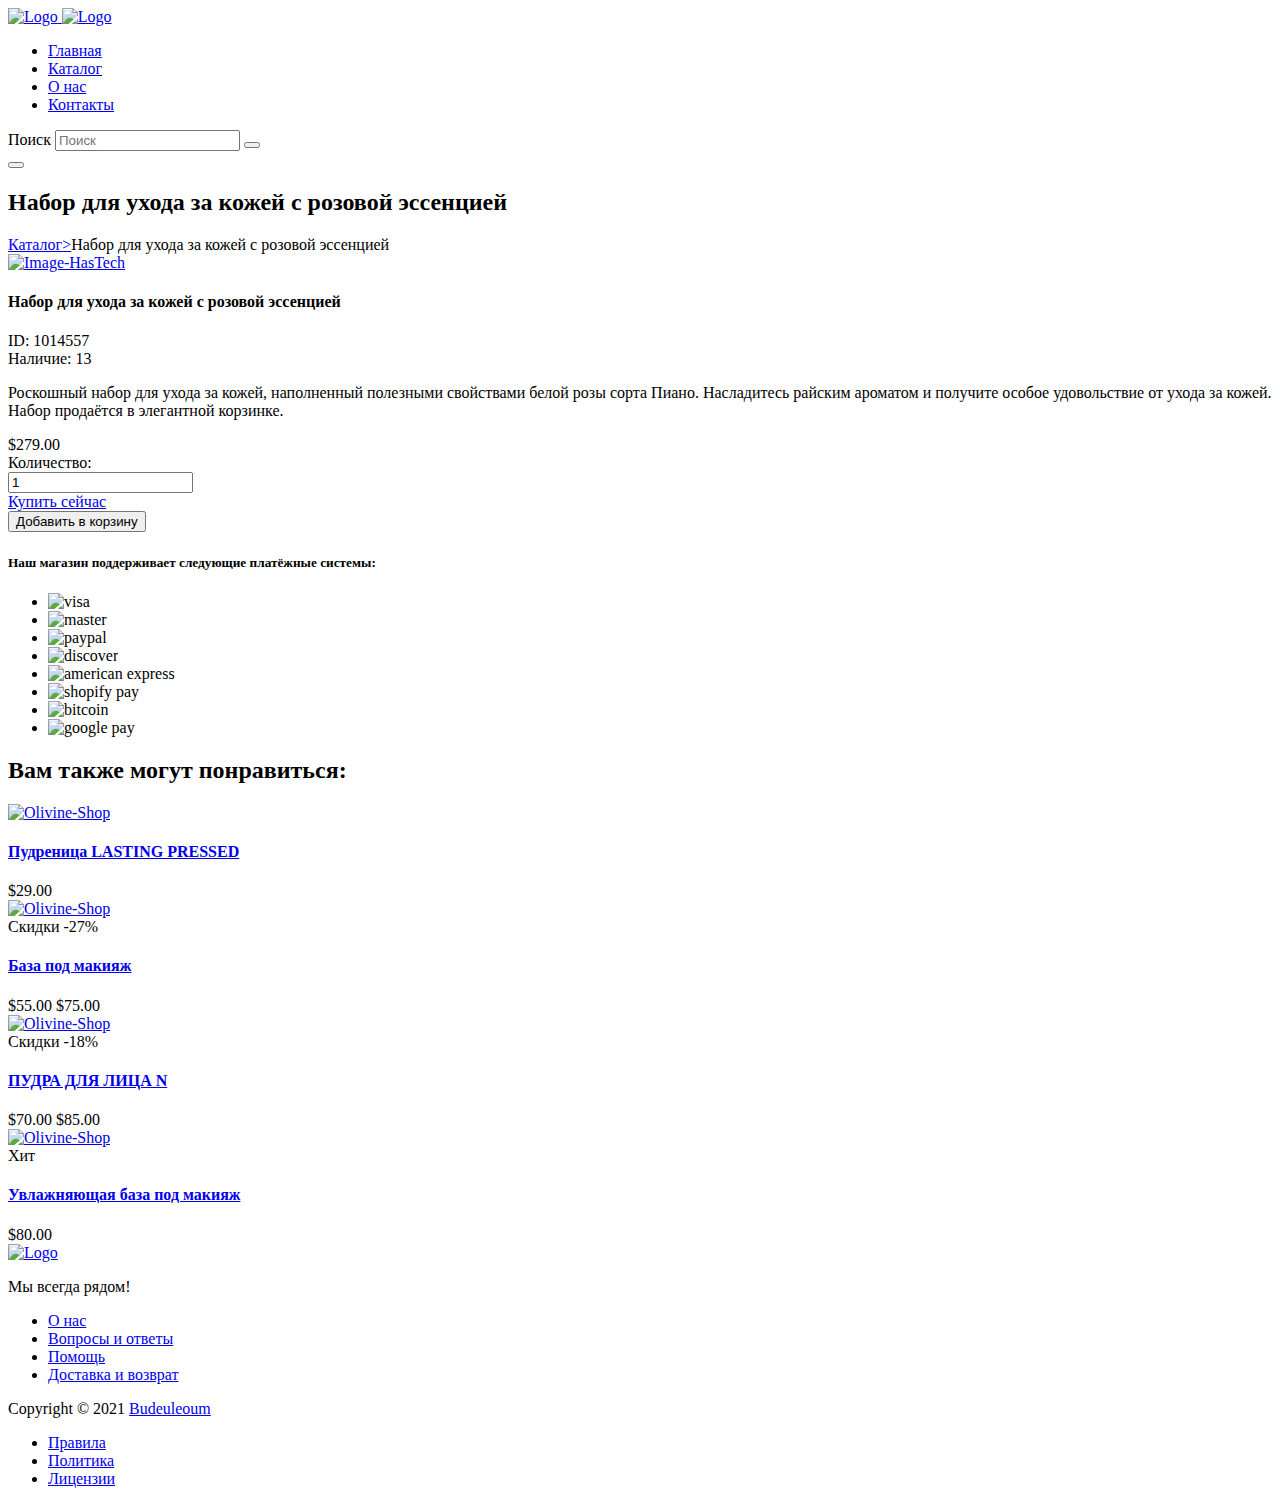
==== shop-single-product.html @ d97ce7b5 "Add files via upload" ====
<!DOCTYPE html>
<html lang="ru">

<head>
    <meta charset="utf-8">
    <meta http-equiv="X-UA-Compatible" content="IE=edge">
    <meta name="viewport" content="width=device-width, initial-scale=1.0" />

    <title>Products Single - Olivine - Responsive Beard Oil Bootstrap 5 HTML Template</title>

    <!--== Favicon ==-->
    <link rel="shortcut icon" href="assets/img/favicon.ico" type="image/x-icon" />

    <!--== Google Fonts ==-->
    <link href="https://fonts.googleapis.com/css?family=Poppins:300,300i,400,400i,500,600,700" rel="stylesheet">

    <!--== Bootstrap CSS ==-->
    <link href="assets/css/bootstrap.min.css" rel="stylesheet"/>
    <!--== Font-awesome Icons CSS ==-->
    <link href="assets/css/font-awesome.min.css" rel="stylesheet"/>
    <!--== Icofont Min Icons CSS ==-->
    <link href="assets/css/icofont.min.css" rel="stylesheet"/>
    <!--== Fontello CSS ==-->
    <link href="assets/css/fontello.css" rel="stylesheet"/>
    <!--== Shopify Social CSS ==-->
    <link href="assets/css/shopify-social.css" rel="stylesheet"/>
    <!--== Vandella CSS ==-->
    <link href="assets/css/font-vandella.css" rel="stylesheet"/>
    <!--== Animate CSS ==-->
    <link href="assets/css/animate.css" rel="stylesheet"/>
    <!--== Aos CSS ==-->
    <link href="assets/css/aos.css" rel="stylesheet"/>
    <!--== FancyBox CSS ==-->
    <link href="assets/css/jquery.fancybox.min.css" rel="stylesheet"/>
    <!--== Slicknav CSS ==-->
    <link href="assets/css/slicknav.css" rel="stylesheet"/>
    <!--== Swiper CSS ==-->
    <link href="assets/css/swiper.min.css" rel="stylesheet"/>
    <!--== Slick CSS ==-->
    <link href="assets/css/slick.css" rel="stylesheet"/>
    <!--== Main Style CSS ==-->
    <link href="assets/css/style.css" rel="stylesheet" />

</head>

<body>

<!--wrapper start-->
<div class="wrapper home-default-wrapper">

  <!--== Start Preloader Content ==-->
  <div class="preloader-wrap">
    <div class="preloader">
      <span class="dot"></span>
      <div class="dots">
        <span></span>
        <span></span>
        <span></span>
      </div>
    </div>
  </div>
  <!--== End Preloader Content ==-->

  <!--== Start Header Wrapper ==-->
  <header class="header-wrapper">
    <div class="header-area header-default sticky-header">
      <div class="container-fluid">
        <div class="row align-items-center">
          <div class="col-5 col-sm-3 col-md-3 col-lg-2">
            <div class="header-logo-area">
              <a href="index.html">
                <img class="logo-main" src="assets/img/logoasd.png" alt="Logo" />
                <img class="logo-light" src="assets/img/logoasd.png" alt="Logo" />
              </a>
            </div>
          </div>
          <div class="col-7 col-sm-9 col-md-9 col-lg-10">
            <div class="header-align">
              <div class="header-navigation-area">
                <ul class="main-menu nav justify-content-center">
                  <li class="has-submenu active"><a href="index.html">Главная</a></li>
                  <li class="has-submenu full-width"><a href="shop.html">Каталог</a></li>
                  <li><a href="#">О нас</a></li>
                  <li><a href="#">Контакты</a></li>
                </ul>
              </div>
              <div class="header-action-area">
                <div class="header-action-search header-search-rs">
                  <div class="btn-search-content">
                    <form action="#" method="post">
                      <div class="form-input-item">
                        <label for="search" class="sr-only">Поиск</label>
                        <input type="text" id="search" placeholder="Поиск">
                        <button type="submit" class="btn-src">
                          <i class="icofont-search-1"></i>
                        </button>
                      </div>
                    </form>
                  </div>
                </div>
                <div class="header-action-cart">
                  <a class="cart-icon" href="javascript:void(0);">
                    <i class="icofont-shopping-cart"></i>
                  </a>
                </div>
                <button class="btn-menu btn-menu-rs d-xl-none">
                  <span></span>
                  <span></span>
                  <span></span>
                </button>
              </div>
            </div>
          </div>
        </div>
      </div>
    </div>
  </header>
  <!--== End Header Wrapper ==-->
  
  <main class="main-content site-wrapper-reveal">
    <!--== Start Page Title Area ==-->
    <section class="page-title-area">
      <div class="container">
        <div class="row">
          <div class="col-lg-12">
            <div class="page-title-content">
              <h2 class="title">Набор для ухода за кожей с розовой эссенцией</h2>
              <div class="bread-crumbs"><a href="index.html">Каталог<span class="breadcrumb-sep">></span></a><span class="active">Набор для ухода за кожей с розовой эссенцией</span></div>
            </div>
          </div>
        </div>
      </div>
    </section>
    <!--== End Page Title Area ==-->

    <!--== Start Shop Area ==-->
    <section class="product-area shop-single-product">
      <div class="container">
        <div class="row">
          <div class="col-lg-6">
            <div class="single-product-thumb simple-product-thumb">
              <div class="zoom zoom-hover">
                <div class="thumb-item">
                  <a class="lightbox-image" data-fancybox="gallery" href="assets/img/shop/details/1.webp">
                    <img src="assets/img/shop/details/1.webp" alt="Image-HasTech">
                  </a>
                </div>
              </div>
            </div>
          </div>
          <div class="col-lg-6">
            <div class="single-product-info">
              <h4 class="title">Набор для ухода за кожей с розовой эссенцией</h4>
              <div class="product-ratting">
                <div class="product-sku">
                  ID: <span>1014557</span>
                </div>
                <div class="ratting-icons">
                  <i class="fa fa-star-o"></i>
                  <i class="fa fa-star-o"></i>
                  <i class="fa fa-star-o"></i>
                  <i class="fa fa-star-o"></i>
                  <i class="fa fa-star-o"></i>
                </div>
              </div>
              <div class="product-availability">
                  Наличие: <span>13</span>
              </div>
              <p class="product-desc">Роскошный набор для ухода за кожей, наполненный полезными свойствами белой розы сорта Пиано. Насладитесь райским ароматом и получите особое удовольствие от ухода за кожей. Набор продаётся в элегантной корзинке.</p>
              <div class="prices">
                <span class="price">$279.00</span>
              </div>
              <div class="quick-product-action">
                <div class="action-top">
                  <div class="pro-qty-area">
                    <span class="qty-title">Количество:</span>
                    <div class="pro-qty">
                      <input type="text" id="quantity" title="Quantity" value="1" />
                    </div>
                  </div>
                  <a class="btn-theme" href="shop-checkout.html">Купить сейчас</a>
                </div>
                <div class="action-bottom">
                  <button class="btn btn-black">Добавить в корзину</button>
                  <a class="btn-wishlist" href="#"><i class="icon-heart-empty"></i></a>
                  <a class="btn-wishlist" href="#"><i class="icon-compare"></i></a>
                </div>
              </div>
              <div class="payment-support">
                <h5>Наш магазин поддерживает следующие платёжные системы:</h5>
                <ul class="payment-items">
                  <li class="payment-item"><img src="assets/img/icons/visa.svg" height="35" alt="visa"></li>
                  <li class="payment-item"><img src="assets/img/icons/master.svg" height="35" alt="master"></li>
                  <li class="payment-item"><img src="assets/img/icons/paypal.svg" height="35" alt="paypal"></li>
                  <li class="payment-item"><img src="assets/img/icons/discover.svg" height="35" alt="discover"></li>
                  <li class="payment-item"><img src="assets/img/icons/american-express.svg" height="35" alt="american express"></li>
                  <li class="payment-item"><img src="assets/img/icons/pay.svg" height="35" alt="shopify pay"></li>
                  <li class="payment-item"><img src="assets/img/icons/bitcoin.svg" height="35" alt="bitcoin"></li>
                  <li class="payment-item"><img src="assets/img/icons/google.svg" height="35" alt="google pay"></li>
                </ul>
              </div>
            </div>
          </div>
        </div>
      </div>
    </section>
    <!--== End Shop Area ==-->


    <!--== Start Popular Products Area Wrapper ==-->
    <section class="product-area similar-product-area pt-0">
      <div class="container">
        <div class="row">
          <div class="col-lg-12 m-auto">
            <div class="section-title">
              <h2 class="title title-style2">Вам также могут понравиться:</h2>
            </div>
          </div>
        </div>
        <div class="row">
          <div class="col-12">
            <div class="swiper-container product4-slider-container">
              <div class="swiper-wrapper">
                <div class="swiper-slide">
                  <!-- Start Product Item -->
                  <div class="product-item">
                    <div class="product-thumb">
                      <a href="#">
                        <img src="assets/img/shop/16.jpg" alt="Olivine-Shop">
                      </a>
                    </div>
                    <div class="product-info">
                      <h4 class="title"><a href="#">Пудреница LASTING PRESSED</a></h4>
                      <div class="prices">
                        <span class="price">$29.00</span>
                      </div>
                    </div>
                  </div>
                  <!-- End Product Item -->
                </div>
                <div class="swiper-slide">
                  <!-- Start Product Item -->
                  <div class="product-item">
                    <div class="product-thumb">
                      <a href="#">
                        <img src="assets/img/shop/17.jpg" alt="Olivine-Shop">
                      </a>
                      <div class="ribbons">
                        <span class="ribbon ribbon-hot">Скидки</span>
                        <span class="ribbon ribbon-onsale align-right">-27%</span>
                      </div>
                      <div class="product-action">
                        <a class="action-cart" href="#/">
                          <i class="icofont-shopping-cart"></i>
                        </a>
                        <a class="action-quick-view" href="#/" title="Wishlist">
                          <i class="icon-zoom"></i>
                        </a>
                        <a class="action-compare" href="javascript:void(0);" title="Quick View">
                          <i class="icon-compare"></i>
                        </a>
                        <a class="action-wishlist" href="javascript:void(0);" title="Quick View">
                          <i class="icon-heart-empty"></i>
                        </a>
                      </div>
                    </div>
                    <div class="product-info">
                      <h4 class="title"><a href="#">База под макияж</a></h4>
                      <div class="prices">
                        <span class="price">$55.00</span>
                        <span class="price-old">$75.00</span>
                      </div>
                    </div>
                  </div>
                  <!-- End Product Item -->
                </div>
                <div class="swiper-slide">
                  <!-- Start Product Item -->
                  <div class="product-item">
                    <div class="product-thumb">
                      <a href="#">
                        <img src="assets/img/shop/18.jpg" alt="Olivine-Shop">
                      </a>
                      <div class="ribbons">
                        <span class="ribbon ribbon-hot">Скидки</span>
                        <span class="ribbon ribbon-onsale align-right">-18%</span>
                      </div>
                      <div class="product-action">
                        <a class="action-cart" href="#/">
                          <i class="icofont-shopping-cart"></i>
                        </a>
                        <a class="action-quick-view" href="#/" title="Wishlist">
                          <i class="icon-zoom"></i>
                        </a>
                        <a class="action-compare" href="javascript:void(0);" title="Quick View">
                          <i class="icon-compare"></i>
                        </a>
                        <a class="action-wishlist" href="javascript:void(0);" title="Quick View">
                          <i class="icon-heart-empty"></i>
                        </a>
                      </div>
                    </div>
                    <div class="product-info">
                      <h4 class="title"><a href="#">ПУДРА ДЛЯ ЛИЦА N</a></h4>
                      <div class="prices">
                        <span class="price">$70.00</span>
                        <span class="price-old">$85.00</span>
                      </div>
                    </div>
                  </div>
                  <!-- End Product Item -->
                </div>
                <div class="swiper-slide">
                  <!-- Start Product Item -->
                  <div class="product-item">
                    <div class="product-thumb">
                      <a href="#">
                        <img src="assets/img/shop/19.jpg" alt="Olivine-Shop">
                      </a>
                      <div class="ribbons">
                        <span class="ribbon ribbon-onsale align-right">Хит</span>
                      </div>
                      <div class="product-action">
                        <a class="action-cart" href="#/">
                          <i class="icofont-shopping-cart"></i>
                        </a>
                        <a class="action-quick-view" href="#/" title="Wishlist">
                          <i class="icon-zoom"></i>
                        </a>
                        <a class="action-compare" href="javascript:void(0);" title="Quick View">
                          <i class="icon-compare"></i>
                        </a>
                        <a class="action-wishlist" href="javascript:void(0);" title="Quick View">
                          <i class="icon-heart-empty"></i>
                        </a>
                      </div>
                    </div>
                    <div class="product-info">
                      <h4 class="title"><a href="#">Увлажняющая база под макияж</a></h4>
                      <div class="prices">
                        <span class="price">$80.00</span>
                      </div>
                    </div>
                  </div>
                  <!-- End Product Item -->
                </div>
              </div>
            </div>
          </div>
        </div>
      </div>
    </section>
    <!--== End Popular Products Area Wrapper ==-->
  </main>

  <!--== Start Footer Area Wrapper ==-->
  <footer class="footer-area">
    <div class="footer-main">
      <div class="container">
        <div class="row">
          <div class="col-lg-8 m-auto">
            <div class="widget-item text-center">
              <div class="widget-logo-area">
                <a href="index.html">
                  <img class="logo-main" src="assets/img/logoasd.png" alt="Logo" />
                </a>
              </div>
              <p>Мы всегда рядом!</p>
              <div class="social-widget">
                <a href="#"><i class="icon-social-twitter"></i></a>
                <a href="#"><i class="icon-social-pinterest"></i></a>
                <a href="#"><i class="icon-social-instagram"></i></a>
                <a href="#"><i class="icon-social-facebook-square"></i></a>
              </div>
              <div class="widget-menu-wrap">
                <ul class="nav-menu">
                  <li><a href="#">О нас</a></li>
                  <li><a href="#">Вопросы и ответы</a></li>
                  <li><a href="#">Помощь</a></li>
                  <li><a href="#">Доставка и возврат</a></li>
                </ul>
              </div>
            </div>
          </div>
        </div>
      </div>
    </div>
    <div class="footer-bottom">
      <div class="container">
        <div class="footer-bottom-content">
          <div class="row align-items-center">
            <div class="col-md-6">
              <div class="widget-copyright text-center">
                <p>Copyright © 2021 <a target="_blank" href="#">Budeuleoum</a></p>
              </div>
            </div>
            <div class="col-md-6">
              <div class="widget-bottom-menu-wrap">
                <ul class="nav-menu">
                  <li><a href="#">Правила</a></li>
                  <li><a href="#">Политика</a></li>
                  <li><a href="#">Лицензии</a></li>
                </ul>
              </div>
            </div>
          </div>
        </div>
      </div>
    </div>
  </footer>
  <!--== End Footer Area Wrapper ==-->
  
  <!--== Scroll Top Button ==-->
  <div class="scroll-to-top"><span class="fa fa-angle-double-up"></span></div>

</div>

<!--=======================Javascript============================-->

<!--=== Modernizr Min Js ===-->
<script src="assets/js/modernizr.js"></script>
<!--=== jQuery Min Js ===-->
<script src="assets/js/jquery-3.6.0.min.js"></script>
<!--=== jQuery Migration Min Js ===-->
<script src="assets/js/jquery-migrate.js"></script>
<!--=== Popper Min Js ===-->
<script src="assets/js/popper.min.js"></script>
<!--=== Bootstrap Min Js ===-->
<script src="assets/js/bootstrap.min.js"></script>
<!--=== jquery Appear Js ===-->
<script src="assets/js/jquery.appear.js"></script>
<!--=== jquery Swiper Min Js ===-->
<script src="assets/js/swiper.min.js"></script>
<!--=== jQuery Slick Min Js ===-->
<script src="assets/js/slick.min.js"></script>
<!--=== jquery Fancybox Min Js ===-->
<script src="assets/js/fancybox.min.js"></script>
<!--=== jquery Aos Min Js ===-->
<script src="assets/js/aos.min.js"></script>
<!--=== jquery Slicknav Js ===-->
<script src="assets/js/jquery.slicknav.js"></script>
<!--=== jquery Countdown Js ===-->
<script src="assets/js/jquery.countdown.min.js"></script>
<!--=== jquery Wow Min Js ===-->
<script src="assets/js/wow.min.js"></script>
<!--=== jQuery Zoom Min Js ===-->
<script src="assets/js/jquery-zoom.min.js"></script>

<!--=== Custom Js ===-->
<script src="assets/js/custom.js"></script>

</body>

</html>
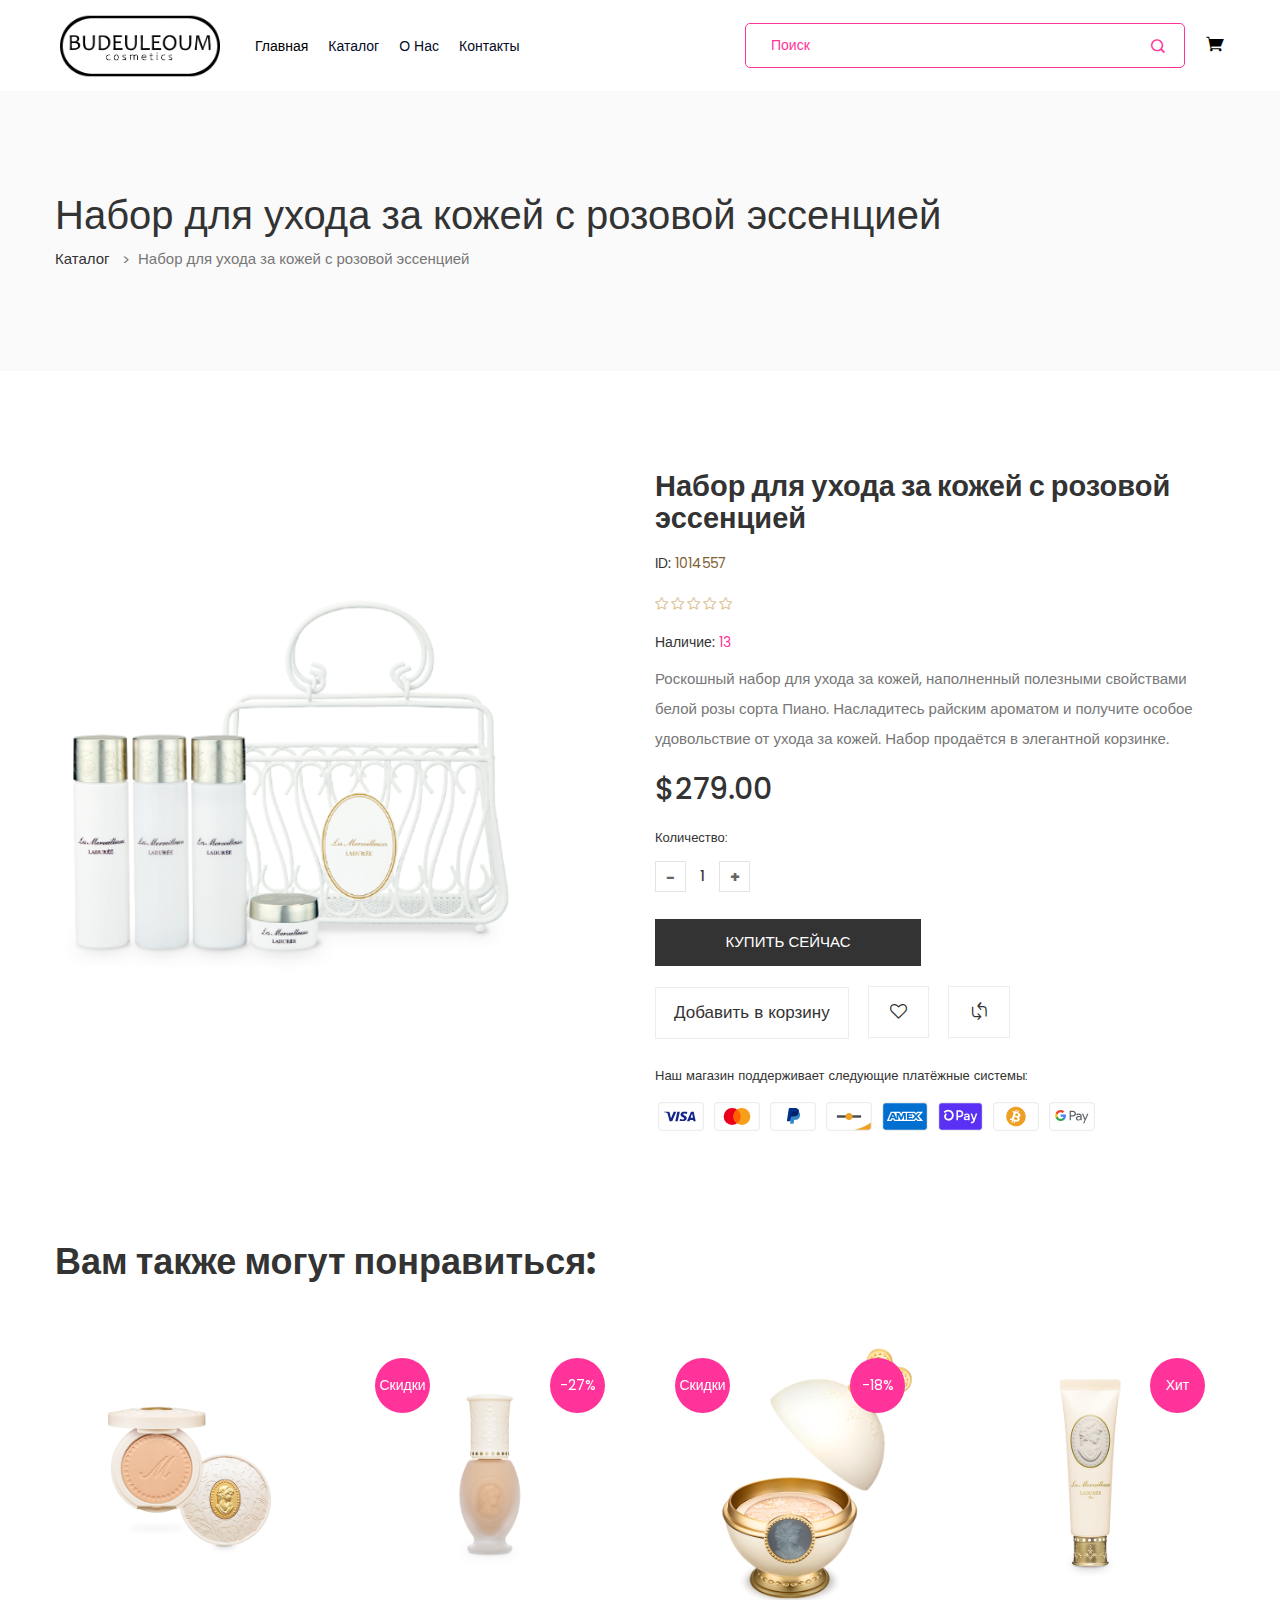
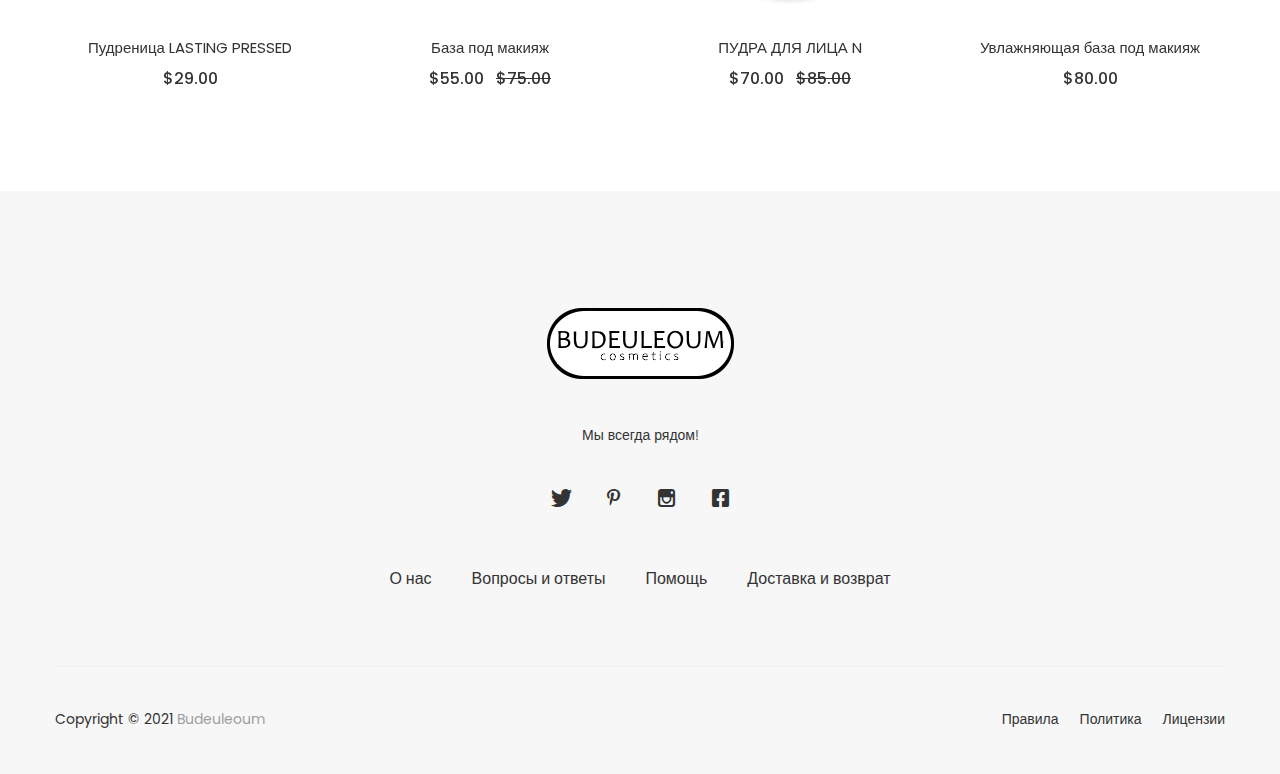
==== commit 62a64be0: "Update shop-single-product.html" ====
--- a/shop-single-product.html
+++ b/shop-single-product.html
@@ -9,37 +9,37 @@
     <title>Products Single - Olivine - Responsive Beard Oil Bootstrap 5 HTML Template</title>
 
     <!--== Favicon ==-->
-    <link rel="shortcut icon" href="assets/img/favicon.ico" type="image/x-icon" />
+    <link rel="shortcut icon" href="img/favicon.ico" type="image/x-icon" />
 
     <!--== Google Fonts ==-->
     <link href="https://fonts.googleapis.com/css?family=Poppins:300,300i,400,400i,500,600,700" rel="stylesheet">
 
     <!--== Bootstrap CSS ==-->
-    <link href="assets/css/bootstrap.min.css" rel="stylesheet"/>
+    <link href="css/bootstrap.min.css" rel="stylesheet"/>
     <!--== Font-awesome Icons CSS ==-->
-    <link href="assets/css/font-awesome.min.css" rel="stylesheet"/>
+    <link href="css/font-awesome.min.css" rel="stylesheet"/>
     <!--== Icofont Min Icons CSS ==-->
-    <link href="assets/css/icofont.min.css" rel="stylesheet"/>
+    <link href="css/icofont.min.css" rel="stylesheet"/>
     <!--== Fontello CSS ==-->
-    <link href="assets/css/fontello.css" rel="stylesheet"/>
+    <link href="css/fontello.css" rel="stylesheet"/>
     <!--== Shopify Social CSS ==-->
-    <link href="assets/css/shopify-social.css" rel="stylesheet"/>
+    <link href="css/shopify-social.css" rel="stylesheet"/>
     <!--== Vandella CSS ==-->
-    <link href="assets/css/font-vandella.css" rel="stylesheet"/>
+    <link href="css/font-vandella.css" rel="stylesheet"/>
     <!--== Animate CSS ==-->
-    <link href="assets/css/animate.css" rel="stylesheet"/>
+    <link href="css/animate.css" rel="stylesheet"/>
     <!--== Aos CSS ==-->
-    <link href="assets/css/aos.css" rel="stylesheet"/>
+    <link href="css/aos.css" rel="stylesheet"/>
     <!--== FancyBox CSS ==-->
-    <link href="assets/css/jquery.fancybox.min.css" rel="stylesheet"/>
+    <link href="css/jquery.fancybox.min.css" rel="stylesheet"/>
     <!--== Slicknav CSS ==-->
-    <link href="assets/css/slicknav.css" rel="stylesheet"/>
+    <link href="css/slicknav.css" rel="stylesheet"/>
     <!--== Swiper CSS ==-->
-    <link href="assets/css/swiper.min.css" rel="stylesheet"/>
+    <link href="css/swiper.min.css" rel="stylesheet"/>
     <!--== Slick CSS ==-->
-    <link href="assets/css/slick.css" rel="stylesheet"/>
+    <link href="css/slick.css" rel="stylesheet"/>
     <!--== Main Style CSS ==-->
-    <link href="assets/css/style.css" rel="stylesheet" />
+    <link href="css/style.css" rel="stylesheet" />
 
 </head>
 
@@ -69,8 +69,8 @@
           <div class="col-5 col-sm-3 col-md-3 col-lg-2">
             <div class="header-logo-area">
               <a href="index.html">
-                <img class="logo-main" src="assets/img/logoasd.png" alt="Logo" />
-                <img class="logo-light" src="assets/img/logoasd.png" alt="Logo" />
+                <img class="logo-main" src="img/logoasd.png" alt="Logo" />
+                <img class="logo-light" src="img/logoasd.png" alt="Logo" />
               </a>
             </div>
           </div>
@@ -141,8 +141,8 @@
             <div class="single-product-thumb simple-product-thumb">
               <div class="zoom zoom-hover">
                 <div class="thumb-item">
-                  <a class="lightbox-image" data-fancybox="gallery" href="assets/img/shop/details/1.webp">
-                    <img src="assets/img/shop/details/1.webp" alt="Image-HasTech">
+                  <a class="lightbox-image" data-fancybox="gallery" href="img/shop/details/1.webp">
+                    <img src="img/shop/details/1.webp" alt="Image-HasTech">
                   </a>
                 </div>
               </div>
@@ -189,14 +189,14 @@
               <div class="payment-support">
                 <h5>Наш магазин поддерживает следующие платёжные системы:</h5>
                 <ul class="payment-items">
-                  <li class="payment-item"><img src="assets/img/icons/visa.svg" height="35" alt="visa"></li>
-                  <li class="payment-item"><img src="assets/img/icons/master.svg" height="35" alt="master"></li>
-                  <li class="payment-item"><img src="assets/img/icons/paypal.svg" height="35" alt="paypal"></li>
-                  <li class="payment-item"><img src="assets/img/icons/discover.svg" height="35" alt="discover"></li>
-                  <li class="payment-item"><img src="assets/img/icons/american-express.svg" height="35" alt="american express"></li>
-                  <li class="payment-item"><img src="assets/img/icons/pay.svg" height="35" alt="shopify pay"></li>
-                  <li class="payment-item"><img src="assets/img/icons/bitcoin.svg" height="35" alt="bitcoin"></li>
-                  <li class="payment-item"><img src="assets/img/icons/google.svg" height="35" alt="google pay"></li>
+                  <li class="payment-item"><img src="img/icons/visa.svg" height="35" alt="visa"></li>
+                  <li class="payment-item"><img src="img/icons/master.svg" height="35" alt="master"></li>
+                  <li class="payment-item"><img src="img/icons/paypal.svg" height="35" alt="paypal"></li>
+                  <li class="payment-item"><img src="img/icons/discover.svg" height="35" alt="discover"></li>
+                  <li class="payment-item"><img src="img/icons/american-express.svg" height="35" alt="american express"></li>
+                  <li class="payment-item"><img src="img/icons/pay.svg" height="35" alt="shopify pay"></li>
+                  <li class="payment-item"><img src="img/icons/bitcoin.svg" height="35" alt="bitcoin"></li>
+                  <li class="payment-item"><img src="img/icons/google.svg" height="35" alt="google pay"></li>
                 </ul>
               </div>
             </div>
@@ -226,7 +226,7 @@
                   <div class="product-item">
                     <div class="product-thumb">
                       <a href="#">
-                        <img src="assets/img/shop/16.jpg" alt="Olivine-Shop">
+                        <img src="img/shop/16.jpg" alt="Olivine-Shop">
                       </a>
                     </div>
                     <div class="product-info">
@@ -243,7 +243,7 @@
                   <div class="product-item">
                     <div class="product-thumb">
                       <a href="#">
-                        <img src="assets/img/shop/17.jpg" alt="Olivine-Shop">
+                        <img src="img/shop/17.jpg" alt="Olivine-Shop">
                       </a>
                       <div class="ribbons">
                         <span class="ribbon ribbon-hot">Скидки</span>
@@ -279,7 +279,7 @@
                   <div class="product-item">
                     <div class="product-thumb">
                       <a href="#">
-                        <img src="assets/img/shop/18.jpg" alt="Olivine-Shop">
+                        <img src="img/shop/18.jpg" alt="Olivine-Shop">
                       </a>
                       <div class="ribbons">
                         <span class="ribbon ribbon-hot">Скидки</span>
@@ -315,7 +315,7 @@
                   <div class="product-item">
                     <div class="product-thumb">
                       <a href="#">
-                        <img src="assets/img/shop/19.jpg" alt="Olivine-Shop">
+                        <img src="img/shop/19.jpg" alt="Olivine-Shop">
                       </a>
                       <div class="ribbons">
                         <span class="ribbon ribbon-onsale align-right">Хит</span>
@@ -362,7 +362,7 @@
             <div class="widget-item text-center">
               <div class="widget-logo-area">
                 <a href="index.html">
-                  <img class="logo-main" src="assets/img/logoasd.png" alt="Logo" />
+                  <img class="logo-main" src="img/logoasd.png" alt="Logo" />
                 </a>
               </div>
               <p>Мы всегда рядом!</p>
@@ -418,37 +418,37 @@
 <!--=======================Javascript============================-->
 
 <!--=== Modernizr Min Js ===-->
-<script src="assets/js/modernizr.js"></script>
+<script src="js/modernizr.js"></script>
 <!--=== jQuery Min Js ===-->
-<script src="assets/js/jquery-3.6.0.min.js"></script>
+<script src="js/jquery-3.6.0.min.js"></script>
 <!--=== jQuery Migration Min Js ===-->
-<script src="assets/js/jquery-migrate.js"></script>
+<script src="js/jquery-migrate.js"></script>
 <!--=== Popper Min Js ===-->
-<script src="assets/js/popper.min.js"></script>
+<script src="js/popper.min.js"></script>
 <!--=== Bootstrap Min Js ===-->
-<script src="assets/js/bootstrap.min.js"></script>
+<script src="js/bootstrap.min.js"></script>
 <!--=== jquery Appear Js ===-->
-<script src="assets/js/jquery.appear.js"></script>
+<script src="js/jquery.appear.js"></script>
 <!--=== jquery Swiper Min Js ===-->
-<script src="assets/js/swiper.min.js"></script>
+<script src="js/swiper.min.js"></script>
 <!--=== jQuery Slick Min Js ===-->
-<script src="assets/js/slick.min.js"></script>
+<script src="js/slick.min.js"></script>
 <!--=== jquery Fancybox Min Js ===-->
-<script src="assets/js/fancybox.min.js"></script>
+<script src="js/fancybox.min.js"></script>
 <!--=== jquery Aos Min Js ===-->
-<script src="assets/js/aos.min.js"></script>
+<script src="js/aos.min.js"></script>
 <!--=== jquery Slicknav Js ===-->
-<script src="assets/js/jquery.slicknav.js"></script>
+<script src="js/jquery.slicknav.js"></script>
 <!--=== jquery Countdown Js ===-->
-<script src="assets/js/jquery.countdown.min.js"></script>
+<script src="js/jquery.countdown.min.js"></script>
 <!--=== jquery Wow Min Js ===-->
-<script src="assets/js/wow.min.js"></script>
+<script src="js/wow.min.js"></script>
 <!--=== jQuery Zoom Min Js ===-->
-<script src="assets/js/jquery-zoom.min.js"></script>
+<script src="js/jquery-zoom.min.js"></script>
 
 <!--=== Custom Js ===-->
-<script src="assets/js/custom.js"></script>
+<script src="js/custom.js"></script>
 
 </body>
 
-</html>+</html>
